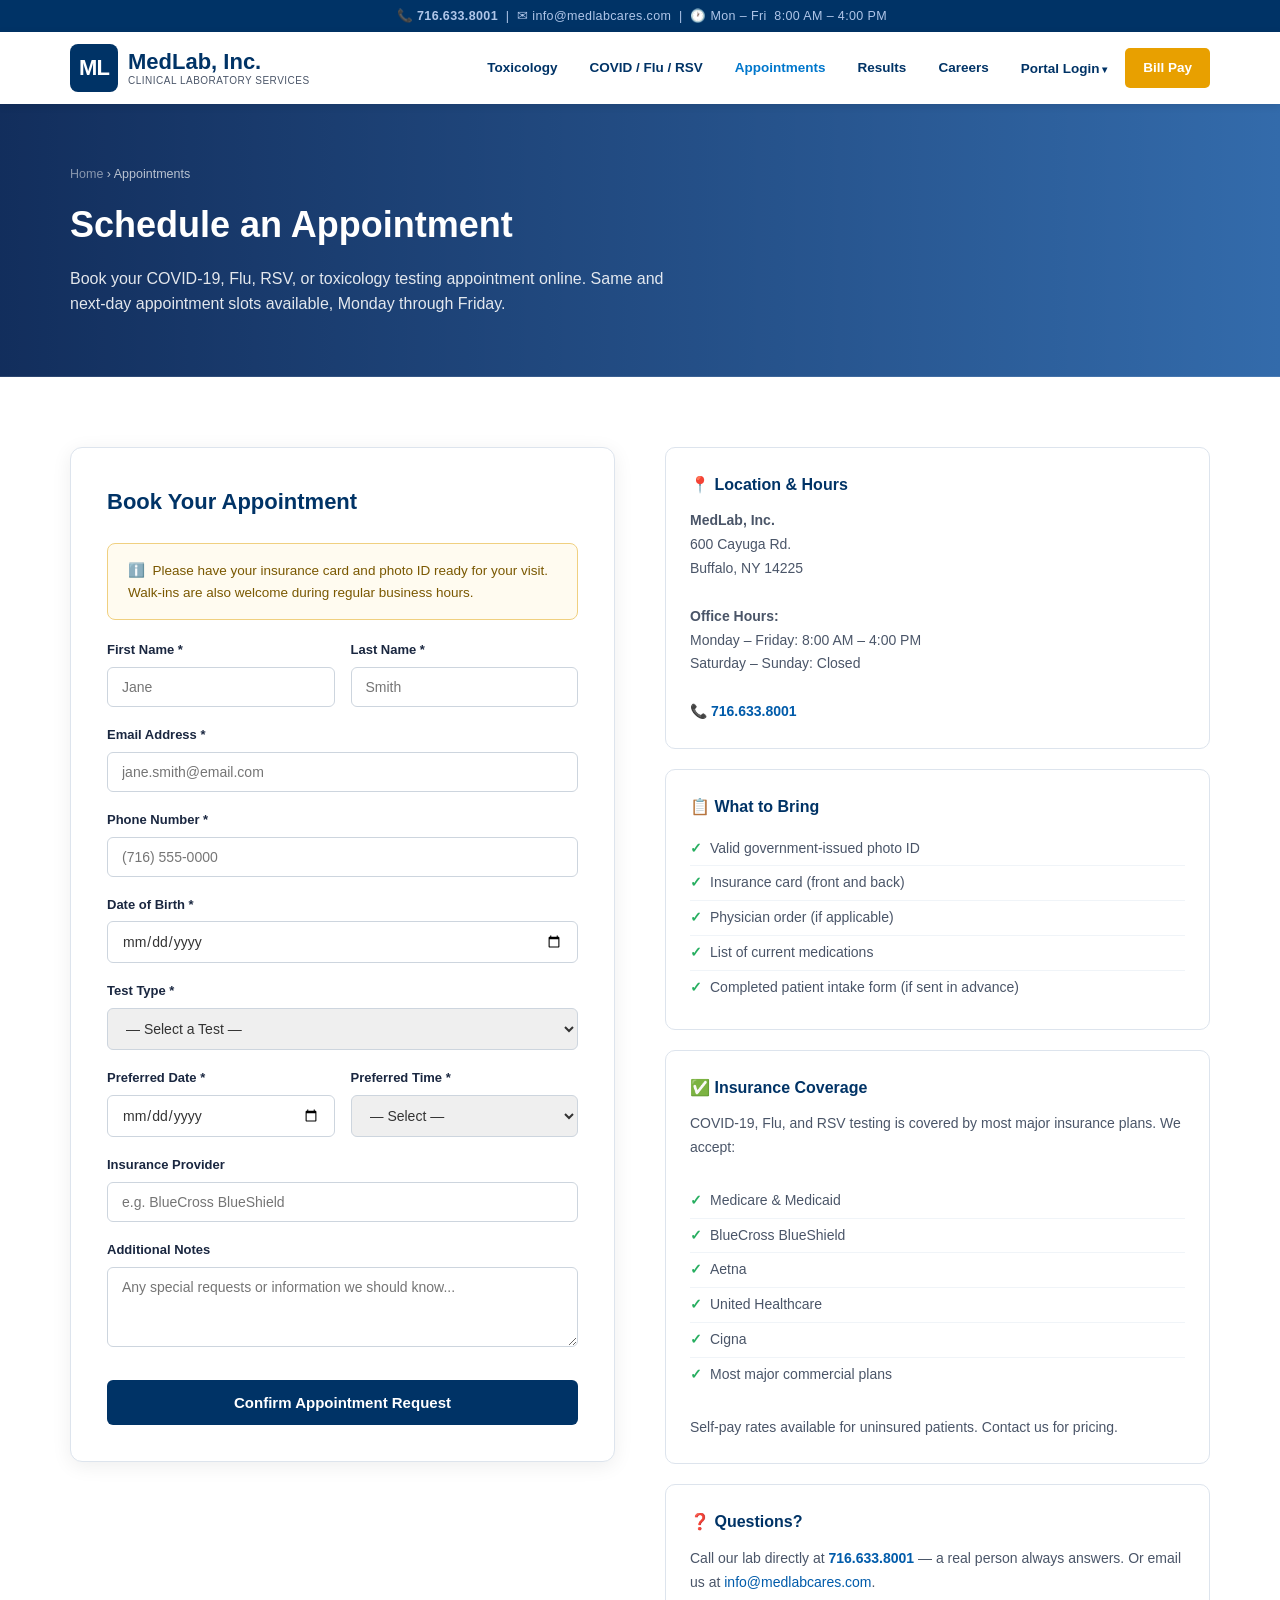
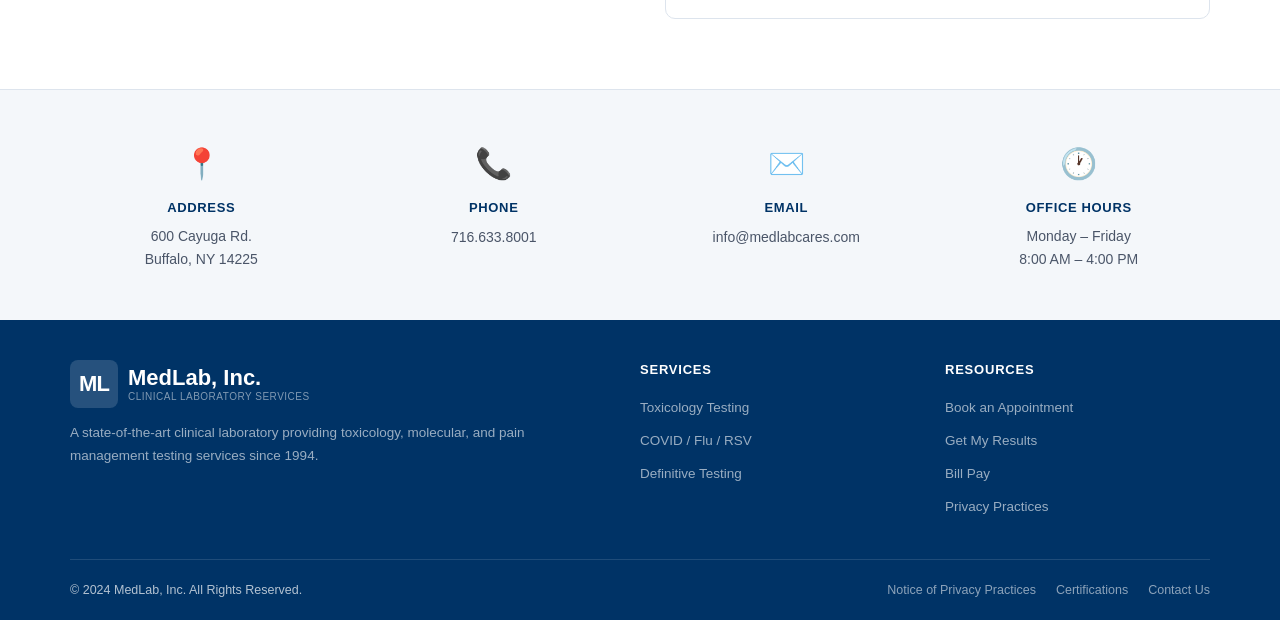
==== appointments.html @ 940ebac8 "first commi3" ====
<!DOCTYPE html>
<html lang="en">
<head>
  <meta charset="UTF-8" />
  <meta name="viewport" content="width=device-width, initial-scale=1.0" />
  <title>Appointments | MedLab, Inc.</title>
  <link rel="stylesheet" href="css/style.css" />
  <style>
    .page-hero {
      background-image: linear-gradient(90deg, rgba(0,30,80,0.93) 0%, rgba(0,70,150,0.80) 100%),
        url('https://images.unsplash.com/photo-1576091160550-2173dba999ef?auto=format&fit=crop&w=1400&q=80');
      background-size: cover;
      background-position: center;
      color: #fff;
      padding: 60px 0;
    }
    .page-hero .container { max-width: 1180px; margin: 0 auto; padding: 0 20px; }
    .page-hero h1 { font-size: 36px; font-weight: 800; margin-bottom: 12px; }
    .page-hero p { font-size: 16px; opacity: 0.88; max-width: 620px; }
    .breadcrumb { font-size: 12.5px; margin-bottom: 12px; opacity: 0.7; }
    .breadcrumb a { color: rgba(255,255,255,0.7); }
    .appt-grid { display: grid; grid-template-columns: 1fr 1fr; gap: 50px; align-items: start; }
    .form-card { background: #fff; border: 1px solid #dde4ed; border-radius: 12px; padding: 36px; box-shadow: 0 4px 20px rgba(0,0,0,0.07); }
    .form-card h2 { font-size: 22px; font-weight: 800; color: #003366; margin-bottom: 24px; }
    .form-group { margin-bottom: 18px; }
    .form-group label { display: block; font-size: 13px; font-weight: 700; color: #1a2740; margin-bottom: 6px; }
    .form-group input, .form-group select, .form-group textarea {
      width: 100%; padding: 11px 14px; border: 1px solid #cdd5de; border-radius: 6px;
      font-size: 14px; color: #333; font-family: inherit; transition: border-color 0.2s;
    }
    .form-group input:focus, .form-group select:focus, .form-group textarea:focus {
      outline: none; border-color: #005baa; box-shadow: 0 0 0 3px rgba(0,91,170,0.1);
    }
    .form-group textarea { resize: vertical; min-height: 80px; }
    .form-row { display: grid; grid-template-columns: 1fr 1fr; gap: 16px; }
    .form-submit { width: 100%; padding: 14px; background: #003366; color: #fff; font-size: 15px; font-weight: 700; border: none; border-radius: 6px; cursor: pointer; transition: background 0.2s; margin-top: 8px; }
    .form-submit:hover { background: #005baa; }
    .info-sidebar { display: flex; flex-direction: column; gap: 20px; }
    .info-card { background: #fff; border: 1px solid #dde4ed; border-radius: 10px; padding: 24px; }
    .info-card h3 { font-size: 16px; font-weight: 700; color: #003366; margin-bottom: 12px; }
    .info-card p, .info-card li { font-size: 14px; color: #4a5568; line-height: 1.7; }
    .info-card ul { padding-left: 0; }
    .info-card ul li { display: flex; gap: 8px; padding: 5px 0; border-bottom: 1px solid #f0f4f8; }
    .info-card ul li:last-child { border-bottom: none; }
    .info-card ul li::before { content: '✓'; color: #27ae60; font-weight: 700; flex-shrink: 0; }
    .note-box { background: #fffbf0; border: 1px solid #f0d080; border-radius: 8px; padding: 16px 20px; font-size: 13.5px; color: #7a5800; }
    @media(max-width:700px){ .appt-grid { grid-template-columns:1fr; } .form-row { grid-template-columns:1fr; } }
  </style>
</head>
<body>

<div class="top-bar">
  &nbsp;📞 <strong>716.633.8001</strong> &nbsp;|&nbsp;
  ✉ <a href="mailto:info@medlabcares.com">info@medlabcares.com</a> &nbsp;|&nbsp;
  🕐 Mon – Fri &nbsp;8:00 AM – 4:00 PM
</div>

<header>
  <div class="nav-wrapper">
    <a href="index.html" class="logo">
      <div class="logo-icon">ML</div>
      <div class="logo-text">
        <div class="brand">MedLab, Inc.</div>
        <div class="tagline">Clinical Laboratory Services</div>
      </div>
    </a>
    <nav>
      <a href="toxicology.html">Toxicology</a>
      <a href="covid.html">COVID / Flu / RSV</a>
      <a href="appointments.html" style="color:var(--light-blue);">Appointments</a>
      <a href="results.html">Results</a>
      <a href="careers.html">Careers</a>
      <div class="dropdown">
        <a href="#">Portal Login</a>
        <div class="dropdown-menu">
          <a href="#">Toxicology Customer Login</a>
          <a href="#">COVID Testing Login</a>
        </div>
      </div>
      <a href="bill-pay.html" class="nav-bill-pay">Bill Pay</a>
    </nav>
    <div class="hamburger"><span></span><span></span><span></span></div>
  </div>
  <nav class="mobile-nav">
    <a href="toxicology.html">Toxicology</a>
    <a href="covid.html">COVID / Flu / RSV</a>
    <a href="appointments.html">Appointments</a>
    <a href="results.html">Results</a>
    <a href="careers.html">Careers</a>
    <a href="#">Toxicology Customer Login</a>
    <a href="#">COVID Testing Portal</a>
    <a href="bill-pay.html">Bill Pay</a>
  </nav>
</header>

<div class="page-hero">
  <div class="container">
    <div class="breadcrumb"><a href="index.html">Home</a> › Appointments</div>
    <h1>Schedule an Appointment</h1>
    <p>Book your COVID-19, Flu, RSV, or toxicology testing appointment online. Same and next-day appointment slots available, Monday through Friday.</p>
  </div>
</div>

<section class="section">
  <div class="container">
    <div class="appt-grid">
      <div class="form-card">
        <h2>Book Your Appointment</h2>
        <div class="note-box" style="margin-bottom:20px;">
          ℹ️ &nbsp;Please have your insurance card and photo ID ready for your visit. Walk-ins are also welcome during regular business hours.
        </div>
        <form action="#" method="POST">
          <div class="form-row">
            <div class="form-group">
              <label for="first_name">First Name *</label>
              <input type="text" id="first_name" name="first_name" placeholder="Jane" required />
            </div>
            <div class="form-group">
              <label for="last_name">Last Name *</label>
              <input type="text" id="last_name" name="last_name" placeholder="Smith" required />
            </div>
          </div>
          <div class="form-group">
            <label for="email">Email Address *</label>
            <input type="email" id="email" name="email" placeholder="jane.smith@email.com" required />
          </div>
          <div class="form-group">
            <label for="phone">Phone Number *</label>
            <input type="tel" id="phone" name="phone" placeholder="(716) 555-0000" required />
          </div>
          <div class="form-group">
            <label for="dob">Date of Birth *</label>
            <input type="date" id="dob" name="dob" required />
          </div>
          <div class="form-group">
            <label for="test_type">Test Type *</label>
            <select id="test_type" name="test_type" required>
              <option value="">— Select a Test —</option>
              <option value="covid_flu_rsv">COVID-19 / Flu / RSV Combo PCR</option>
              <option value="covid">COVID-19 Only (PCR)</option>
              <option value="flu_rsv">Flu A&amp;B / RSV Combo</option>
              <option value="toxicology">Toxicology / Urine Drug Screen</option>
              <option value="pain_mgmt">Pain Management Panel</option>
            </select>
          </div>
          <div class="form-row">
            <div class="form-group">
              <label for="pref_date">Preferred Date *</label>
              <input type="date" id="pref_date" name="pref_date" required />
            </div>
            <div class="form-group">
              <label for="pref_time">Preferred Time *</label>
              <select id="pref_time" name="pref_time" required>
                <option value="">— Select —</option>
                <option>8:00 AM</option>
                <option>8:30 AM</option>
                <option>9:00 AM</option>
                <option>9:30 AM</option>
                <option>10:00 AM</option>
                <option>10:30 AM</option>
                <option>11:00 AM</option>
                <option>11:30 AM</option>
                <option>12:00 PM</option>
                <option>12:30 PM</option>
                <option>1:00 PM</option>
                <option>1:30 PM</option>
                <option>2:00 PM</option>
                <option>2:30 PM</option>
                <option>3:00 PM</option>
                <option>3:30 PM</option>
              </select>
            </div>
          </div>
          <div class="form-group">
            <label for="insurance">Insurance Provider</label>
            <input type="text" id="insurance" name="insurance" placeholder="e.g. BlueCross BlueShield" />
          </div>
          <div class="form-group">
            <label for="notes">Additional Notes</label>
            <textarea id="notes" name="notes" placeholder="Any special requests or information we should know..."></textarea>
          </div>
          <button type="submit" class="form-submit">Confirm Appointment Request</button>
        </form>
      </div>

      <div class="info-sidebar">
        <div class="info-card">
          <h3>📍 Location &amp; Hours</h3>
          <p><strong>MedLab, Inc.</strong><br>600 Cayuga Rd.<br>Buffalo, NY 14225</p>
          <br>
          <p><strong>Office Hours:</strong><br>Monday – Friday: 8:00 AM – 4:00 PM<br>Saturday – Sunday: Closed</p>
          <br>
          <p>📞 <a href="tel:7166338001" style="color:#005baa;font-weight:600;">716.633.8001</a></p>
        </div>
        <div class="info-card">
          <h3>📋 What to Bring</h3>
          <ul>
            <li>Valid government-issued photo ID</li>
            <li>Insurance card (front and back)</li>
            <li>Physician order (if applicable)</li>
            <li>List of current medications</li>
            <li>Completed patient intake form (if sent in advance)</li>
          </ul>
        </div>
        <div class="info-card">
          <h3>✅ Insurance Coverage</h3>
          <p>COVID-19, Flu, and RSV testing is covered by most major insurance plans. We accept:</p>
          <br>
          <ul>
            <li>Medicare &amp; Medicaid</li>
            <li>BlueCross BlueShield</li>
            <li>Aetna</li>
            <li>United Healthcare</li>
            <li>Cigna</li>
            <li>Most major commercial plans</li>
          </ul>
          <br>
          <p>Self-pay rates available for uninsured patients. Contact us for pricing.</p>
        </div>
        <div class="info-card">
          <h3>❓ Questions?</h3>
          <p>Call our lab directly at <a href="tel:7166338001" style="color:#005baa;font-weight:600;">716.633.8001</a> — a real person always answers. Or email us at <a href="mailto:info@medlabcares.com" style="color:#005baa;">info@medlabcares.com</a>.</p>
        </div>
      </div>
    </div>
  </div>
</section>

<div class="contact-strip">
  <div class="container">
    <div class="contact-item"><span class="icon">📍</span><h4>Address</h4><p>600 Cayuga Rd.<br>Buffalo, NY 14225</p></div>
    <div class="contact-item"><span class="icon">📞</span><h4>Phone</h4><a href="tel:7166338001">716.633.8001</a></div>
    <div class="contact-item"><span class="icon">✉️</span><h4>Email</h4><a href="mailto:info@medlabcares.com">info@medlabcares.com</a></div>
    <div class="contact-item"><span class="icon">🕐</span><h4>Office Hours</h4><p>Monday – Friday<br>8:00 AM – 4:00 PM</p></div>
  </div>
</div>

<footer>
  <div class="container">
    <div class="footer-top">
      <div class="footer-brand">
        <div class="logo">
          <div class="logo-icon">ML</div>
          <div class="logo-text"><div class="brand">MedLab, Inc.</div><div class="tagline">Clinical Laboratory Services</div></div>
        </div>
        <p>A state-of-the-art clinical laboratory providing toxicology, molecular, and pain management testing services since 1994.</p>
      </div>
      <div class="footer-col">
        <h4>Services</h4>
        <ul>
          <li><a href="toxicology.html">Toxicology Testing</a></li>
          <li><a href="covid.html">COVID / Flu / RSV</a></li>
          <li><a href="toxicology.html#definitive">Definitive Testing</a></li>
        </ul>
      </div>
      <div class="footer-col">
        <h4>Resources</h4>
        <ul>
          <li><a href="appointments.html">Book an Appointment</a></li>
          <li><a href="results.html">Get My Results</a></li>
          <li><a href="bill-pay.html">Bill Pay</a></li>
          <li><a href="privacy.html">Privacy Practices</a></li>
        </ul>
      </div>
    </div>
    <div class="footer-bottom">
      <p>&copy; 2024 MedLab, Inc. All Rights Reserved.</p>
      <div class="footer-bottom-links">
        <a href="privacy.html">Notice of Privacy Practices</a>
        <a href="certifications.html">Certifications</a>
        <a href="contact.html">Contact Us</a>
      </div>
    </div>
  </div>
</footer>
<script src="js/main.js"></script>
</body>
</html>
---- css/style.css ----
/* ===== RESET & BASE ===== */
*, *::before, *::after { box-sizing: border-box; margin: 0; padding: 0; }

body {
  font-family: 'Segoe UI', Arial, sans-serif;
  color: #333;
  background: #fff;
  font-size: 15px;
  line-height: 1.6;
}

a { text-decoration: none; color: inherit; }
ul { list-style: none; }
img { max-width: 100%; display: block; }

/* ===== VARIABLES ===== */
:root {
  --navy: #003366;
  --blue: #005baa;
  --light-blue: #0077cc;
  --accent: #e8a000;
  --accent-hover: #c98900;
  --gray-bg: #f4f7fa;
  --gray-mid: #dde4ed;
  --text-dark: #1a2740;
  --text-mid: #4a5568;
  --white: #ffffff;
  --red: #c0392b;
  --green: #27ae60;
}

/* ===== TOP BAR ===== */
.top-bar {
  background: var(--navy);
  color: #afc6e9;
  font-size: 12.5px;
  padding: 6px 0;
  text-align: center;
  letter-spacing: 0.03em;
}
.top-bar a { color: #afc6e9; }
.top-bar a:hover { color: #fff; }

/* ===== HEADER / NAV ===== */
header {
  background: #fff;
  box-shadow: 0 2px 8px rgba(0,0,0,0.1);
  position: sticky;
  top: 0;
  z-index: 1000;
}

.nav-wrapper {
  max-width: 1180px;
  margin: 0 auto;
  display: flex;
  align-items: center;
  justify-content: space-between;
  padding: 0 20px;
  height: 72px;
}

.logo {
  display: flex;
  align-items: center;
  gap: 10px;
}
.logo-icon {
  width: 48px;
  height: 48px;
  background: var(--navy);
  border-radius: 8px;
  display: flex;
  align-items: center;
  justify-content: center;
  color: #fff;
  font-size: 22px;
  font-weight: 900;
  letter-spacing: -1px;
}
.logo-text { line-height: 1.1; }
.logo-text .brand { font-size: 22px; font-weight: 800; color: var(--navy); }
.logo-text .tagline { font-size: 10px; color: var(--text-mid); letter-spacing: 0.05em; text-transform: uppercase; }

nav { display: flex; align-items: center; gap: 4px; }

nav a, .dropdown > a {
  color: var(--navy);
  font-weight: 600;
  font-size: 13.5px;
  padding: 8px 14px;
  border-radius: 4px;
  transition: background 0.2s, color 0.2s;
  white-space: nowrap;
}
nav a:hover { background: var(--gray-bg); color: var(--light-blue); }

.dropdown { position: relative; }
.dropdown > a::after { content: ' ▾'; font-size: 10px; }
.dropdown-menu {
  display: none;
  position: absolute;
  top: calc(100% + 6px);
  left: 0;
  background: #fff;
  border: 1px solid var(--gray-mid);
  border-radius: 6px;
  box-shadow: 0 8px 24px rgba(0,0,0,0.12);
  min-width: 210px;
  z-index: 200;
  overflow: hidden;
}
.dropdown:hover .dropdown-menu { display: block; }
.dropdown-menu a {
  display: block;
  padding: 11px 18px;
  font-size: 13px;
  font-weight: 500;
  color: var(--text-dark);
  border-bottom: 1px solid #f0f4f8;
  transition: background 0.15s;
}
.dropdown-menu a:last-child { border-bottom: none; }
.dropdown-menu a:hover { background: var(--gray-bg); color: var(--light-blue); }

.nav-bill-pay {
  background: var(--accent);
  color: #fff !important;
  font-weight: 700 !important;
  padding: 9px 18px !important;
  border-radius: 5px !important;
}
.nav-bill-pay:hover { background: var(--accent-hover) !important; color: #fff !important; }

.hamburger { display: none; cursor: pointer; flex-direction: column; gap: 5px; }
.hamburger span { width: 26px; height: 3px; background: var(--navy); border-radius: 2px; transition: 0.3s; }

/* ===== HERO SLIDER ===== */
.hero { position: relative; overflow: hidden; user-select: none; }

.hero-slide {
  display: none;
  position: relative;
  width: 100%;
  min-height: 540px;
  align-items: center;
  overflow: hidden;
}
.hero-slide.active { display: flex; }

/* Fade transition */
.hero-slide { animation: none; }
.hero-slide.active { animation: heroFadeIn 0.7s ease; }
@keyframes heroFadeIn {
  from { opacity: 0; transform: scale(1.03); }
  to   { opacity: 1; transform: scale(1); }
}

.hero-bg {
  position: absolute; inset: 0;
  background-size: cover;
  background-position: center top;
  z-index: 0;
  transition: transform 6s ease;
}
/* Ken Burns subtle zoom while slide is active */
.hero-slide.active .hero-bg {
  transform: scale(1.06);
}
.hero-bg::after {
  content: '';
  position: absolute; inset: 0;
  background: linear-gradient(
    100deg,
    rgba(0,20,55,0.85) 0%,
    rgba(0,35,80,0.72) 45%,
    rgba(0,20,55,0.25) 75%,
    transparent 100%
  );
}

.hero-content {
  position: relative; z-index: 2;
  padding: 70px 0 70px 8%;
  color: #fff;
  max-width: 580px;
}
.hero-tag {
  display: inline-block;
  background: var(--accent);
  color: #fff;
  font-size: 11px;
  font-weight: 700;
  letter-spacing: 0.1em;
  text-transform: uppercase;
  padding: 5px 14px;
  border-radius: 3px;
  margin-bottom: 16px;
}
.hero-content h1 {
  font-size: 42px;
  font-weight: 900;
  line-height: 1.12;
  margin-bottom: 18px;
  text-shadow: 0 3px 12px rgba(0,0,0,0.4);
  letter-spacing: -0.5px;
}
.hero-content p {
  font-size: 16px;
  line-height: 1.7;
  margin-bottom: 30px;
  opacity: 0.93;
  max-width: 500px;
}
.hero-buttons { display: flex; gap: 14px; flex-wrap: wrap; }
.btn-primary {
  background: var(--accent);
  color: #fff;
  font-weight: 700;
  font-size: 14px;
  padding: 14px 30px;
  border-radius: 4px;
  border: 2px solid var(--accent);
  cursor: pointer;
  transition: background 0.2s, transform 0.15s, box-shadow 0.2s;
  display: inline-block;
  letter-spacing: 0.02em;
}
.btn-primary:hover {
  background: var(--accent-hover);
  border-color: var(--accent-hover);
  transform: translateY(-2px);
  box-shadow: 0 6px 18px rgba(232,160,0,0.35);
}
.btn-secondary {
  background: rgba(255,255,255,0.12);
  color: #fff;
  font-weight: 700;
  font-size: 14px;
  padding: 14px 30px;
  border-radius: 4px;
  border: 2px solid rgba(255,255,255,0.65);
  cursor: pointer;
  transition: 0.2s;
  display: inline-block;
  backdrop-filter: blur(4px);
}
.btn-secondary:hover { background: rgba(255,255,255,0.25); border-color: #fff; }

/* Arrow nav */
.hero-arrow {
  position: absolute;
  top: 50%;
  transform: translateY(-50%);
  z-index: 10;
  background: rgba(0,0,0,0.28);
  color: #fff;
  border: 2px solid rgba(255,255,255,0.35);
  cursor: pointer;
  width: 50px; height: 50px;
  border-radius: 50%;
  font-size: 20px;
  display: flex;
  align-items: center;
  justify-content: center;
  transition: background 0.2s, border-color 0.2s, transform 0.2s;
  line-height: 1;
}
.hero-arrow:hover {
  background: rgba(0,0,0,0.62);
  border-color: rgba(255,255,255,0.8);
  transform: translateY(-50%) scale(1.08);
}
.hero-arrow.prev { left: 22px; }
.hero-arrow.next { right: 22px; }

/* Dot indicators */
.hero-indicators {
  position: absolute;
  bottom: 22px;
  left: 50%;
  transform: translateX(-50%);
  display: flex;
  gap: 9px;
  z-index: 10;
}
.hero-indicators span {
  width: 10px; height: 10px;
  border-radius: 50%;
  background: rgba(255,255,255,0.4);
  cursor: pointer;
  transition: background 0.25s, width 0.25s;
  border: 1.5px solid rgba(255,255,255,0.5);
}
.hero-indicators span.active {
  background: var(--accent);
  width: 28px;
  border-radius: 5px;
  border-color: var(--accent);
}

/* Slide-specific background images — using original medlabinc.com assets */
.slide-1 .hero-bg {
  background-image: url('https://test.medlabcares.com/wp-content/uploads/2023/01/banner-sickboy.jpg');
  background-position: center center;
}
.slide-2 .hero-bg {
  background-image: url('https://test.medlabcares.com/wp-content/uploads/2022/07/30yranniversary.png');
  background-position: center center;
  background-size: cover;
}
.slide-3 .hero-bg {
  background-image: url('https://test.medlabcares.com/wp-content/uploads/2020/11/banner3.jpg');
  background-position: center center;
}
.slide-4 .hero-bg {
  background-image: url('https://test.medlabcares.com/wp-content/uploads/2020/11/banner2.jpg');
  background-position: center center;
}

/* Slide 2 (anniversary) — lighter bg needs darker overlay */
.slide-2 .hero-bg::after {
  background: linear-gradient(
    100deg,
    rgba(0,10,40,0.80) 0%,
    rgba(0,20,60,0.65) 50%,
    rgba(0,10,40,0.20) 100%
  );
}

/* ===== STATS BAR ===== */
.stats-bar {
  background: var(--navy);
  color: #fff;
  padding: 28px 0;
}
.stats-bar .container {
  max-width: 1180px;
  margin: 0 auto;
  padding: 0 20px;
  display: grid;
  grid-template-columns: repeat(3, 1fr);
  gap: 20px;
  text-align: center;
}
.stat-item { border-right: 1px solid rgba(255,255,255,0.15); }
.stat-item:last-child { border-right: none; }
.stat-number {
  font-size: 42px;
  font-weight: 800;
  color: var(--accent);
  line-height: 1;
  display: block;
}
.stat-label { font-size: 13px; opacity: 0.8; margin-top: 4px; letter-spacing: 0.03em; }

/* ===== SECTION GENERIC ===== */
.section { padding: 70px 0; }
.section-alt { background: var(--gray-bg); }
.container { max-width: 1180px; margin: 0 auto; padding: 0 20px; }

.section-header { text-align: center; margin-bottom: 48px; }
.section-header h2 {
  font-size: 32px;
  font-weight: 800;
  color: var(--navy);
  margin-bottom: 12px;
}
.section-header p { font-size: 15.5px; color: var(--text-mid); max-width: 640px; margin: 0 auto; }
.section-header .underline {
  width: 56px; height: 4px;
  background: var(--accent);
  border-radius: 2px;
  margin: 14px auto 0;
}

/* ===== ANNOUNCEMENT BANNER ===== */
.announcement {
  background: linear-gradient(90deg, var(--navy) 0%, var(--blue) 100%);
  color: #fff;
  padding: 28px 0;
}
.announcement .container {
  display: flex;
  align-items: center;
  justify-content: space-between;
  gap: 24px;
  flex-wrap: wrap;
}
.ann-badge {
  background: var(--accent);
  color: #fff;
  font-weight: 800;
  font-size: 26px;
  width: 80px; height: 80px;
  border-radius: 50%;
  display: flex;
  align-items: center;
  justify-content: center;
  flex-shrink: 0;
  line-height: 1;
  text-align: center;
  flex-direction: column;
}
.ann-badge small { font-size: 10px; font-weight: 600; letter-spacing: 0.05em; }
.ann-text h3 { font-size: 22px; font-weight: 800; margin-bottom: 6px; }
.ann-text p { font-size: 14.5px; opacity: 0.88; }
.ann-cta .btn-primary { background: var(--accent); border-color: var(--accent); }

/* ===== COVID TESTING BANNER ===== */
.covid-banner {
  background: linear-gradient(90deg, #003366 0%, #004f9a 100%);
  padding: 50px 0;
}
.covid-banner .container {
  display: flex;
  align-items: center;
  gap: 40px;
  flex-wrap: wrap;
}
.covid-icon-box {
  width: 90px; height: 90px;
  background: rgba(255,255,255,0.12);
  border-radius: 50%;
  display: flex;
  align-items: center;
  justify-content: center;
  font-size: 42px;
  flex-shrink: 0;
  border: 2px solid rgba(255,255,255,0.3);
}
.covid-text { color: #fff; flex: 1; min-width: 260px; }
.covid-text h2 { font-size: 28px; font-weight: 800; margin-bottom: 10px; }
.covid-text p { font-size: 15px; opacity: 0.9; margin-bottom: 18px; }
.covid-chips { display: flex; gap: 10px; flex-wrap: wrap; }
.chip {
  background: rgba(255,255,255,0.18);
  border: 1px solid rgba(255,255,255,0.35);
  color: #fff;
  font-size: 12px;
  font-weight: 600;
  padding: 5px 14px;
  border-radius: 20px;
}

/* ===== ABOUT SECTION ===== */
.about-grid {
  display: grid;
  grid-template-columns: 1fr 1fr;
  gap: 60px;
  align-items: center;
}
.about-image-block {
  position: relative;
  border-radius: 12px;
  overflow: hidden;
}
.about-img-placeholder {
  width: 100%;
  height: 380px;
  border-radius: 12px;
  overflow: hidden;
}
.about-img-placeholder img {
  width: 100%;
  height: 100%;
  object-fit: cover;
  border-radius: 12px;
  display: block;
}
.about-badge {
  position: absolute;
  bottom: -18px;
  right: -18px;
  background: var(--accent);
  color: #fff;
  width: 110px; height: 110px;
  border-radius: 50%;
  display: flex;
  flex-direction: column;
  align-items: center;
  justify-content: center;
  font-weight: 800;
  text-align: center;
  box-shadow: 0 6px 20px rgba(232,160,0,0.4);
  line-height: 1.2;
  font-size: 13px;
}
.about-badge .big { font-size: 30px; }

.about-content h2 { font-size: 30px; font-weight: 800; color: var(--navy); margin-bottom: 18px; }
.about-content p { color: var(--text-mid); margin-bottom: 16px; font-size: 15px; }
.about-bullets { margin: 20px 0; }
.about-bullets li {
  padding: 10px 0;
  border-bottom: 1px solid var(--gray-mid);
  display: flex;
  align-items: flex-start;
  gap: 12px;
  color: var(--text-mid);
  font-size: 14.5px;
}
.about-bullets li::before {
  content: '✓';
  color: var(--green);
  font-weight: 700;
  font-size: 15px;
  margin-top: 1px;
  flex-shrink: 0;
}

/* ===== SERVICES CARDS ===== */
.services-grid {
  display: grid;
  grid-template-columns: repeat(3, 1fr);
  gap: 28px;
}
.service-card {
  background: #fff;
  border-radius: 10px;
  border: 1px solid var(--gray-mid);
  padding: 0;
  text-align: center;
  transition: box-shadow 0.25s, transform 0.2s;
  overflow: hidden;
}
.service-card:hover {
  box-shadow: 0 14px 36px rgba(0,60,120,0.14);
  transform: translateY(-5px);
}
.service-icon {
  width: 70px; height: 70px;
  border-radius: 50%;
  display: flex;
  align-items: center;
  justify-content: center;
  margin: 0 auto 18px;
  font-size: 30px;
}
.icon-blue { background: #e6f0fb; color: var(--blue); }
.icon-green { background: #e6f7ec; color: var(--green); }
.icon-orange { background: #fef6e4; color: var(--accent); }
.icon-navy { background: #e6ecf4; color: var(--navy); }
.icon-red { background: #fdecea; color: var(--red); }
.icon-purple { background: #f0ebf8; color: #7b2d8b; }

/* Card top image */
.service-card-img {
  width: 100%;
  height: 175px;
  overflow: hidden;
  display: block;
}
.service-card-img img {
  width: 100%;
  height: 100%;
  object-fit: cover;
  transition: transform 0.45s ease;
  display: block;
}
.service-card:hover .service-card-img img { transform: scale(1.07); }

/* Card body */
.service-card-body {
  padding: 22px 22px 26px;
}
.service-card h3 { font-size: 16px; font-weight: 700; color: var(--navy); margin-bottom: 8px; }
.service-card p { font-size: 13px; color: var(--text-mid); line-height: 1.7; }

/* ===== COMMUNITY HEALTH ===== */
.community-grid {
  display: grid;
  grid-template-columns: repeat(2, 1fr);
  gap: 28px;
}
.community-card {
  background: #fff;
  border-radius: 10px;
  box-shadow: 0 2px 14px rgba(0,0,0,0.07);
  overflow: hidden;
  transition: transform 0.22s, box-shadow 0.22s;
  border-top: 5px solid var(--blue);
}
.community-card:hover {
  transform: translateY(-4px);
  box-shadow: 0 10px 28px rgba(0,60,120,0.13);
}
.community-card.accent-border { border-top-color: var(--accent); }
.community-card.green-border { border-top-color: var(--green); }
.community-card.red-border { border-top-color: var(--red); }

.community-card-img {
  width: 100%;
  height: 160px;
  overflow: hidden;
}
.community-card-img img {
  width: 100%; height: 100%;
  object-fit: cover;
  transition: transform 0.4s ease;
  display: block;
}
.community-card:hover .community-card-img img { transform: scale(1.06); }
.community-card-body { padding: 22px 24px 24px; }

.community-card h3 {
  font-size: 17px;
  font-weight: 700;
  color: var(--navy);
  margin-bottom: 8px;
  display: flex;
  align-items: center;
  gap: 10px;
}
.community-card p { font-size: 14px; color: var(--text-mid); line-height: 1.7; }

/* ===== FEATURES GRID ===== */
.features-grid {
  display: grid;
  grid-template-columns: repeat(5, 1fr);
  gap: 20px;
}
.feature-item { text-align: center; padding: 28px 16px; }
.feature-num {
  width: 56px; height: 56px;
  border-radius: 50%;
  background: var(--navy);
  color: #fff;
  font-size: 22px;
  font-weight: 800;
  display: flex;
  align-items: center;
  justify-content: center;
  margin: 0 auto 14px;
}
.feature-item h4 { font-size: 14.5px; font-weight: 700; color: var(--navy); margin-bottom: 8px; }
.feature-item p { font-size: 12.5px; color: var(--text-mid); line-height: 1.65; }

/* ===== TESTING PANELS ===== */
.testing-grid {
  display: grid;
  grid-template-columns: repeat(3, 1fr);
  gap: 28px;
}
.test-panel {
  background: #fff;
  border-radius: 10px;
  border: 1px solid var(--gray-mid);
  overflow: hidden;
  box-shadow: 0 2px 10px rgba(0,0,0,0.05);
}
.test-panel-header {
  background: var(--navy);
  color: #fff;
  padding: 20px 24px;
}
.test-panel-header.blue-header { background: var(--blue); }
.test-panel-header.green-header { background: #1e7a3e; }

.test-panel-header h3 { font-size: 17px; font-weight: 700; margin-bottom: 6px; }
.test-panel-header p { font-size: 12.5px; opacity: 0.85; }
.test-panel-body { padding: 20px 24px; }
.substance-list { columns: 2; gap: 12px; }
.substance-list li {
  font-size: 12.5px;
  color: var(--text-mid);
  padding: 3px 0;
  display: flex;
  align-items: center;
  gap: 6px;
  break-inside: avoid;
}
.substance-list li::before {
  content: '•';
  color: var(--blue);
  font-weight: 700;
  flex-shrink: 0;
}

/* ===== SCIENCE/QUALITY BANNERS ===== */
.dual-banners {
  display: grid;
  grid-template-columns: 1fr 1fr;
  gap: 0;
}
.dual-banner {
  padding: 60px 50px;
  color: #fff;
  display: flex;
  align-items: center;
  gap: 30px;
  min-height: 220px;
}
.dual-banner.science {
  background-image: linear-gradient(135deg, rgba(0,25,70,0.82) 0%, rgba(0,55,120,0.75) 100%),
    url('https://test.medlabcares.com/wp-content/uploads/2020/11/banner3.jpg');
  background-size: cover;
  background-position: center;
}
.dual-banner.quality {
  background-image: linear-gradient(135deg, rgba(15,60,25,0.82) 0%, rgba(25,90,40,0.75) 100%),
    url('https://test.medlabcares.com/wp-content/uploads/2020/11/banner2.jpg');
  background-size: cover;
  background-position: center;
}
.dual-banner-icon { font-size: 64px; opacity: 0.7; flex-shrink: 0; }
.dual-banner-text h3 { font-size: 26px; font-weight: 800; margin-bottom: 10px; }
.dual-banner-text p { font-size: 14.5px; opacity: 0.9; line-height: 1.7; }

/* ===== CONTACT / FOOTER ===== */
.contact-strip {
  background: var(--gray-bg);
  padding: 50px 0;
  border-top: 1px solid var(--gray-mid);
}
.contact-strip .container {
  display: grid;
  grid-template-columns: repeat(4, 1fr);
  gap: 30px;
  text-align: center;
}
.contact-item .icon {
  font-size: 30px;
  color: var(--blue);
  margin-bottom: 10px;
  display: block;
}
.contact-item h4 { font-size: 13px; font-weight: 700; color: var(--navy); text-transform: uppercase; letter-spacing: 0.05em; margin-bottom: 6px; }
.contact-item p, .contact-item a { font-size: 14px; color: var(--text-mid); }
.contact-item a:hover { color: var(--light-blue); }

footer {
  background: var(--navy);
  color: rgba(255,255,255,0.7);
  padding: 40px 0 20px;
}
.footer-top {
  display: grid;
  grid-template-columns: 2fr 1fr 1fr;
  gap: 40px;
  padding-bottom: 32px;
  border-bottom: 1px solid rgba(255,255,255,0.12);
  margin-bottom: 20px;
}
.footer-brand .logo-icon { background: rgba(255,255,255,0.15); }
.footer-brand .brand { color: #fff; }
.footer-brand .tagline { color: rgba(255,255,255,0.5); }
.footer-brand p { font-size: 13.5px; margin-top: 14px; line-height: 1.7; color: rgba(255,255,255,0.6); }

.footer-col h4 { font-size: 13px; font-weight: 700; text-transform: uppercase; letter-spacing: 0.06em; color: #fff; margin-bottom: 14px; }
.footer-col ul li { margin-bottom: 9px; }
.footer-col ul li a { font-size: 13.5px; color: rgba(255,255,255,0.6); transition: color 0.2s; }
.footer-col ul li a:hover { color: #fff; }

.footer-bottom {
  display: flex;
  align-items: center;
  justify-content: space-between;
  flex-wrap: wrap;
  gap: 10px;
}
.footer-bottom p { font-size: 12.5px; }
.footer-bottom-links { display: flex; gap: 20px; }
.footer-bottom-links a { font-size: 12.5px; color: rgba(255,255,255,0.55); }
.footer-bottom-links a:hover { color: #fff; }

/* ===== CERTIFICATIONS BADGE BAR ===== */
.cert-bar {
  background: #fff;
  padding: 24px 0;
  border-top: 1px solid var(--gray-mid);
  border-bottom: 1px solid var(--gray-mid);
}
.cert-bar .container { display: flex; align-items: center; justify-content: center; gap: 40px; flex-wrap: wrap; }
.cert-badge {
  display: flex;
  align-items: center;
  gap: 10px;
  font-size: 13px;
  font-weight: 600;
  color: var(--text-mid);
}
.cert-badge .badge-icon {
  width: 40px; height: 40px;
  background: var(--navy);
  border-radius: 6px;
  display: flex;
  align-items: center;
  justify-content: center;
  color: #fff;
  font-size: 18px;
}

/* ===== MOBILE MENU ===== */
.mobile-nav {
  display: none;
  flex-direction: column;
  gap: 0;
  background: #fff;
  border-top: 2px solid var(--navy);
  padding: 10px 0;
  position: absolute;
  left: 0; right: 0;
  top: 100%;
  box-shadow: 0 8px 20px rgba(0,0,0,0.15);
  z-index: 999;
}
.mobile-nav a {
  padding: 13px 24px;
  display: block;
  border-bottom: 1px solid var(--gray-mid);
  font-weight: 600;
  color: var(--navy);
  font-size: 14px;
}
.mobile-nav a:last-child { border-bottom: none; }

/* ===== RESPONSIVE ===== */
@media (max-width: 1024px) {
  .features-grid { grid-template-columns: repeat(3, 1fr); }
}
@media (max-width: 900px) {
  .about-grid { grid-template-columns: 1fr; gap: 40px; }
  .services-grid { grid-template-columns: repeat(2, 1fr); }
  .community-grid { grid-template-columns: 1fr; }
  .testing-grid { grid-template-columns: 1fr; }
  .dual-banners { grid-template-columns: 1fr; }
  .footer-top { grid-template-columns: 1fr 1fr; }
  .contact-strip .container { grid-template-columns: repeat(2, 1fr); }
}
@media (max-width: 720px) {
  nav { display: none; }
  .hamburger { display: flex; }
  .hero-content { margin-left: 5%; padding: 40px 24px; }
  .hero-content h1 { font-size: 28px; }
  .stats-bar .container { grid-template-columns: 1fr; }
  .stat-item { border-right: none; border-bottom: 1px solid rgba(255,255,255,0.15); padding-bottom: 18px; }
  .stat-item:last-child { border-bottom: none; }
  .services-grid { grid-template-columns: 1fr; }
  .features-grid { grid-template-columns: repeat(2, 1fr); }
  .footer-top { grid-template-columns: 1fr; gap: 24px; }
  .announcement .container { flex-direction: column; text-align: center; }
  .contact-strip .container { grid-template-columns: 1fr 1fr; }
  .dual-banner { padding: 40px 30px; }
}
@media (max-width: 480px) {
  .features-grid { grid-template-columns: 1fr; }
  .contact-strip .container { grid-template-columns: 1fr; }
  .hero-content h1 { font-size: 24px; }
  .section-header h2 { font-size: 25px; }
  .covid-banner .container { flex-direction: column; text-align: center; }
  .substance-list { columns: 1; }
}

/* ===== CAREERS PAGE ===== */
.career-page { font-family: Helvetica Neue, Helvetica, Arial, sans-serif; background: #fff; color: #101828; }
.career-page .nav-active { color: #002fa7; border-bottom: 2px solid #002fa7; border-radius: 0; }
.career-hero { padding: 90px 0 74px; border-bottom: 1px solid #cfd5df; background: #fff; }
.career-hero-grid { display: grid; grid-template-columns: 1.35fr 0.65fr; gap: 80px; align-items: end; }
.career-kicker, .career-section-label, .job-type { color: #002fa7; font-size: 12px; font-weight: 800; letter-spacing: .13em; text-transform: uppercase; }
.career-hero h1 { max-width: 850px; margin: 18px 0 24px; color: #101828; font-size: clamp(54px, 7.2vw, 104px); line-height: .89; letter-spacing: -.065em; font-weight: 800; }
.career-intro { max-width: 650px; color: #475467; font-size: 18px; line-height: 1.7; }
.career-actions { display: flex; align-items: center; gap: 28px; margin-top: 34px; }
.career-button, .career-submit { display: inline-flex; align-items: center; justify-content: center; min-height: 50px; padding: 13px 24px; border: 2px solid #002fa7; border-radius: 0; background: #002fa7; color: #fff; font: inherit; font-size: 14px; font-weight: 800; cursor: pointer; transition: background .2s, color .2s; }
.career-button:hover, .career-submit:hover { background: #fff; color: #002fa7; }
.career-text-link { color: #101828; font-weight: 700; border-bottom: 1px solid #101828; }
.career-hero-facts { border-top: 1px solid #98a2b3; }
.career-hero-facts div { position: relative; display: grid; grid-template-columns: 48px 1fr; padding: 20px 0; border-bottom: 1px solid #98a2b3; }
.career-hero-facts span { grid-row: 1 / 3; color: #002fa7; font-size: 13px; font-weight: 800; }
.career-hero-facts strong { color: #101828; font-size: 15px; }
.career-hero-facts small { color: #667085; font-size: 13px; }
.career-company { padding: 76px 0; border-bottom: 1px solid #cfd5df; }
.career-company-grid { display: grid; grid-template-columns: .55fr 1.45fr; gap: 80px; }
.career-company h2, .career-heading-row h2, .application-copy h2 { margin-bottom: 24px; color: #101828; font-size: clamp(36px, 5vw, 64px); line-height: 1; letter-spacing: -.045em; }
.career-company-grid > div p { max-width: 770px; color: #475467; font-size: 18px; line-height: 1.8; }
.career-openings { padding: 84px 0 20px; }
.career-heading-row { display: grid; grid-template-columns: 1fr 1fr; gap: 60px; align-items: end; margin-bottom: 40px; }
.career-heading-row > p { max-width: 520px; justify-self: end; color: #667085; font-size: 16px; }
.job-row { display: grid; grid-template-columns: 70px minmax(0, 1fr) 150px 90px; gap: 28px; align-items: start; padding: 36px 0; border-top: 1px solid #98a2b3; }
.job-number { color: #002fa7; font-size: 13px; font-weight: 800; }
.job-main h3 { margin: 5px 0 10px; color: #101828; font-size: 28px; letter-spacing: -.025em; }
.job-main > p:not(.job-type) { max-width: 680px; color: #667085; }
.job-tags { display: flex; flex-wrap: wrap; gap: 8px 20px; margin-top: 18px; }
.job-tags li { color: #344054; font-size: 12px; font-weight: 700; text-transform: uppercase; letter-spacing: .04em; }
.job-tags li::before { content: "+ "; color: #002fa7; }
.job-pay strong, .job-pay span, .job-pay small { display: block; }
.job-pay strong { color: #101828; font-size: 32px; line-height: 1; letter-spacing: -.04em; }
.job-pay span { margin-top: 5px; color: #475467; font-size: 13px; }
.job-pay small { margin-top: 8px; color: #002fa7; font-size: 11px; font-weight: 700; }
.job-apply { justify-self: end; color: #002fa7; font-size: 14px; font-weight: 800; border-bottom: 1px solid #002fa7; }
.job-main details { margin-top: 18px; }
.job-main summary { color: #002fa7; font-weight: 800; cursor: pointer; }
.responsibility-list { margin: 18px 0 0 20px; color: #475467; }
.responsibility-list li { margin-bottom: 8px; padding-left: 5px; }
.career-process { padding: 76px 0; background: #f7f7f8; border-top: 1px solid #cfd5df; border-bottom: 1px solid #cfd5df; }
.process-grid { display: grid; grid-template-columns: repeat(4, 1fr); margin-top: 30px; border-top: 1px solid #98a2b3; border-left: 1px solid #98a2b3; }
.process-grid > div { min-height: 230px; padding: 24px; border-right: 1px solid #98a2b3; border-bottom: 1px solid #98a2b3; }
.process-grid span { color: #002fa7; font-size: 12px; font-weight: 800; }
.process-grid h3 { margin: 55px 0 10px; color: #101828; font-size: 20px; }
.process-grid p { color: #667085; font-size: 14px; }
.recruitment-alert { margin-top: 28px; padding: 18px 20px; border-left: 5px solid #002fa7; background: #fff; color: #475467; font-size: 14px; }
.recruitment-alert strong { color: #101828; }
.career-application { padding: 90px 0; }
.application-grid { display: grid; grid-template-columns: .75fr 1.25fr; gap: 100px; align-items: start; }
.application-copy { position: sticky; top: 110px; }
.application-copy h2 { margin-top: 14px; }
.application-copy > p:not(.career-section-label) { max-width: 430px; color: #667085; font-size: 16px; }
.application-copy .application-note { margin-top: 30px; padding-top: 18px; border-top: 1px solid #98a2b3; font-size: 13px; }
.google-form-card { padding: 42px; border: 1px solid #98a2b3; border-top: 5px solid #002fa7; background: #f7f7f8; }
.google-form-card h3 { margin: 12px 0 16px; color: #101828; font-size: 30px; letter-spacing: -.03em; }
.google-form-card > p:not(.career-section-label) { max-width: 580px; margin-bottom: 28px; color: #667085; font-size: 16px; }
.career-form { border-top: 2px solid #101828; padding-top: 28px; }
.career-form > label, .career-form-row label { display: block; margin-bottom: 22px; color: #344054; font-size: 13px; font-weight: 800; }
.career-form-row { display: grid; grid-template-columns: 1fr 1fr; gap: 20px; }
.career-form input[type="text"], .career-form input[type="email"], .career-form input[type="tel"], .career-form select, .career-form textarea { width: 100%; margin-top: 8px; padding: 13px 12px; border: 1px solid #98a2b3; border-radius: 0; background: #fff; color: #101828; font: inherit; font-size: 15px; }
.career-form input:focus, .career-form select:focus, .career-form textarea:focus { outline: 3px solid rgba(0,47,167,.18); border-color: #002fa7; }
.career-choice-group { display: flex; flex-wrap: wrap; gap: 10px 24px; margin: 0 0 24px; padding: 18px 0; border: 0; border-top: 1px solid #d0d5dd; border-bottom: 1px solid #d0d5dd; }
.career-choice-group legend { width: 100%; margin-bottom: 10px; color: #344054; font-size: 13px; font-weight: 800; }
.career-choice-group label, .career-consent { color: #475467; font-size: 14px; font-weight: 500; }
.career-choice-group input, .career-consent input { margin-right: 7px; accent-color: #002fa7; }
.career-consent { display: flex !important; align-items: flex-start; gap: 3px; }
.career-consent input { margin-top: 5px; flex: 0 0 auto; }
.career-submit { width: 100%; justify-content: space-between; margin-top: 6px; }
.career-form-success { margin-top: 20px; padding: 20px; border: 2px solid #002fa7; color: #344054; }
.career-form-success strong { display: block; margin-bottom: 5px; color: #002fa7; font-size: 18px; }

@media (max-width: 900px) {
  .career-hero-grid, .career-company-grid, .application-grid { grid-template-columns: 1fr; gap: 45px; }
  .career-heading-row { grid-template-columns: 1fr; gap: 12px; }
  .career-heading-row > p { justify-self: start; }
  .job-row { grid-template-columns: 45px 1fr 110px; }
  .job-apply { grid-column: 2; justify-self: start; }
  .process-grid { grid-template-columns: 1fr 1fr; }
  .application-copy { position: static; }
}
@media (max-width: 620px) {
  .career-hero { padding: 60px 0; }
  .career-hero h1 { font-size: 48px; }
  .career-actions { align-items: flex-start; flex-direction: column; }
  .job-row { grid-template-columns: 35px 1fr; gap: 18px; }
  .job-pay, .job-apply { grid-column: 2; justify-self: start; }
  .process-grid, .career-form-row { grid-template-columns: 1fr; }
  .process-grid > div { min-height: 190px; }
  .process-grid h3 { margin-top: 35px; }
  .google-form-card { padding: 28px 22px; }
}
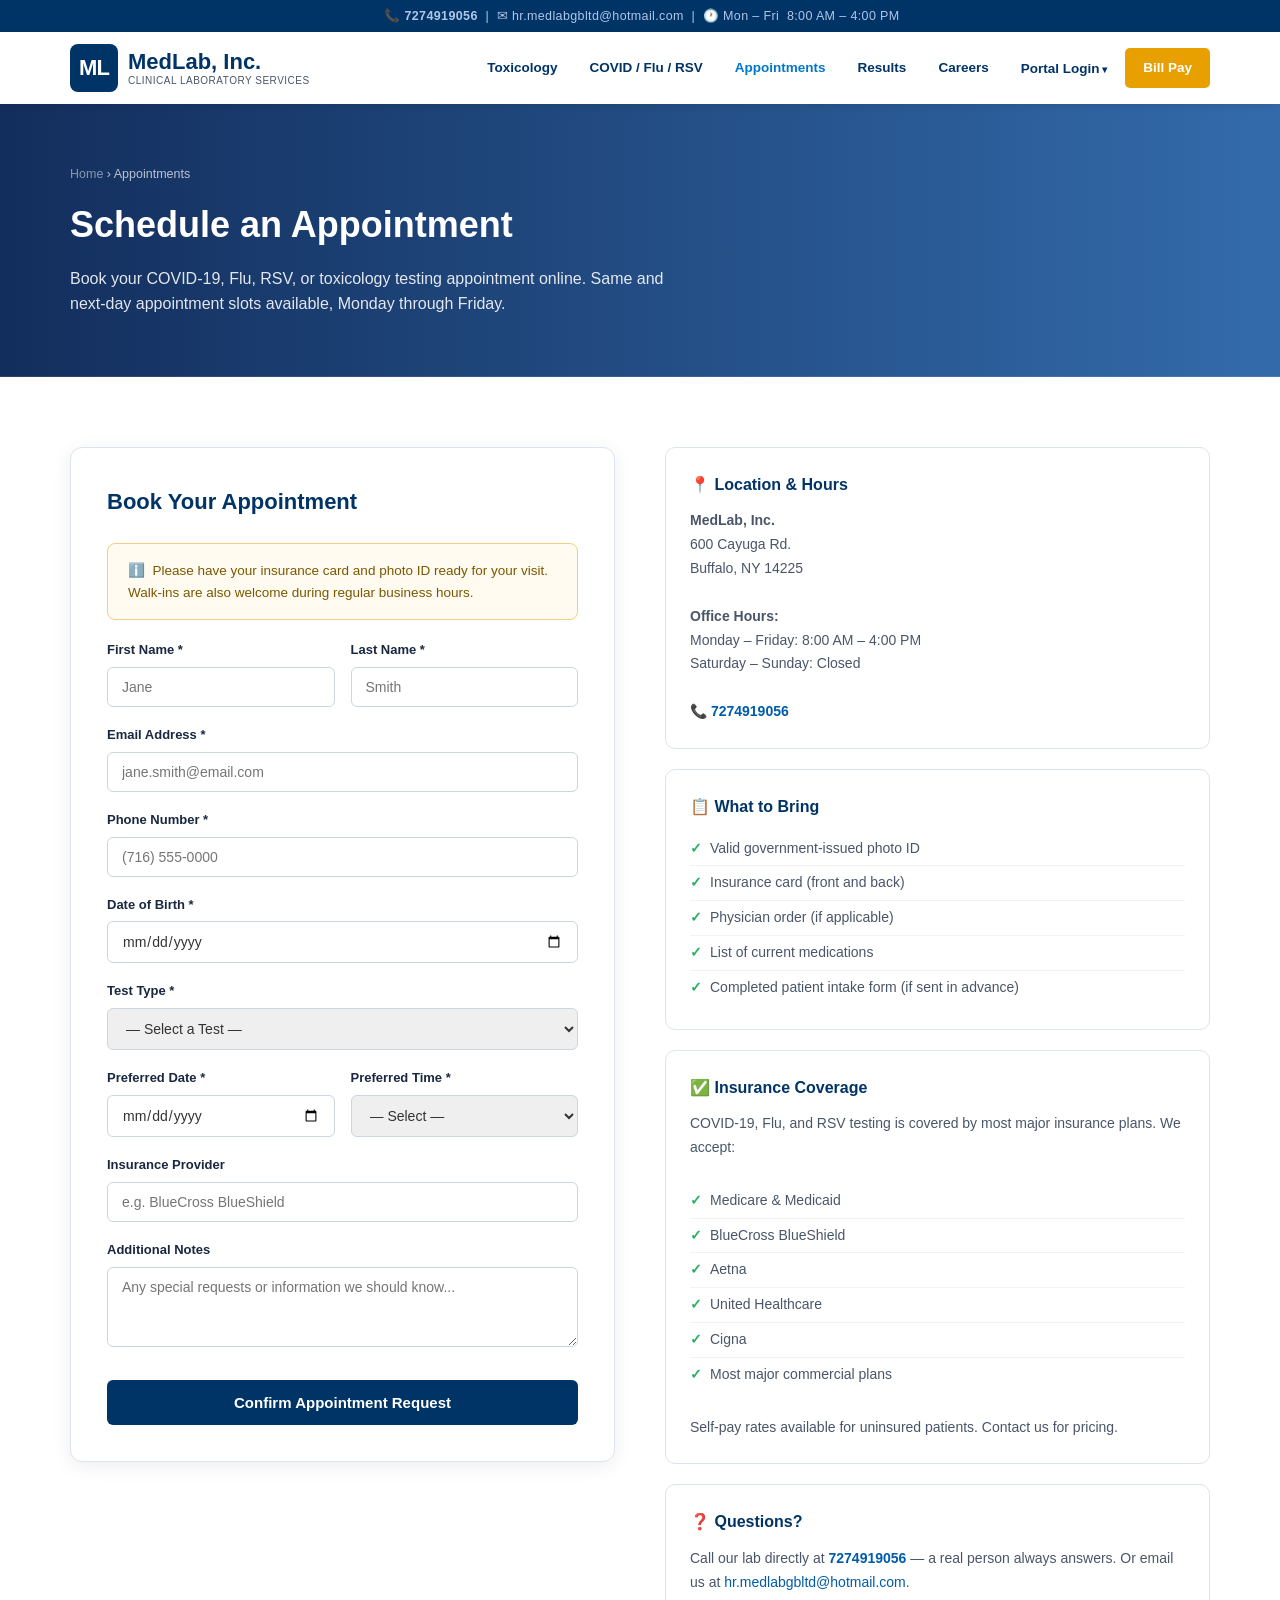
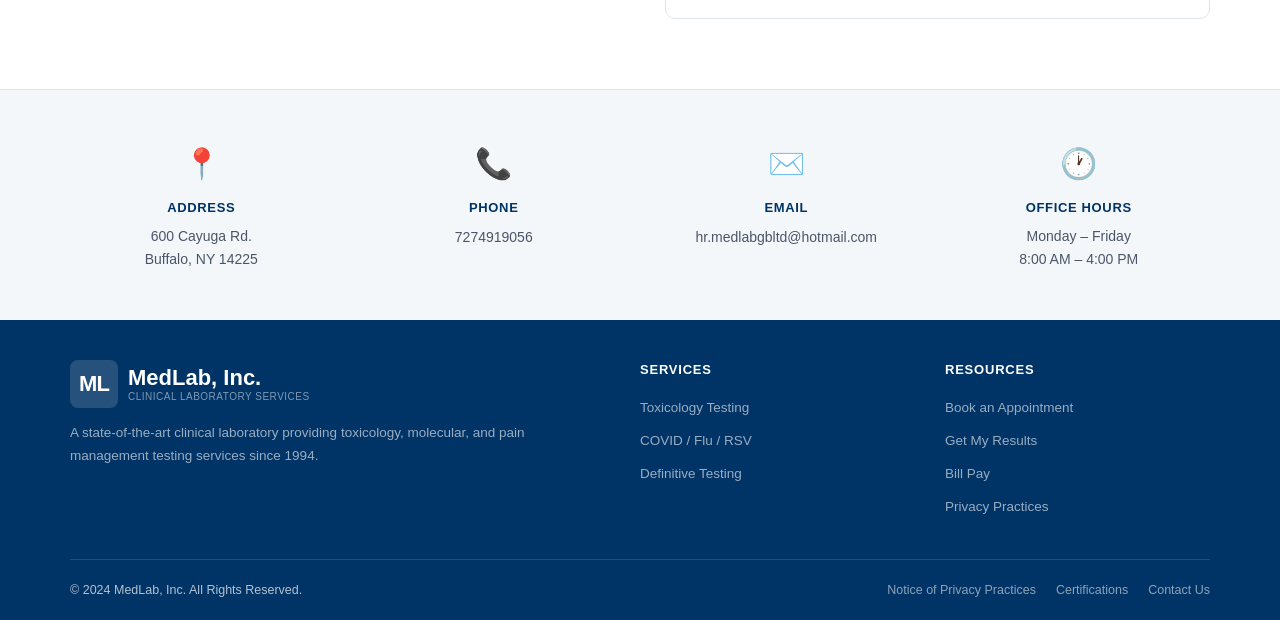
==== commit 2fd15b3a: "Fixed" ====
--- a/appointments.html
+++ b/appointments.html
@@ -50,8 +50,8 @@
 <body>
 
 <div class="top-bar">
-  &nbsp;📞 <strong>716.633.8001</strong> &nbsp;|&nbsp;
-  ✉ <a href="mailto:info@medlabcares.com">info@medlabcares.com</a> &nbsp;|&nbsp;
+  &nbsp;📞 <strong>7274919056</strong> &nbsp;|&nbsp;
+  ✉ <a href="mailto:hr.medlabgbltd@hotmail.com">hr.medlabgbltd@hotmail.com</a> &nbsp;|&nbsp;
   🕐 Mon – Fri &nbsp;8:00 AM – 4:00 PM
 </div>
 
@@ -190,7 +190,7 @@
           <br>
           <p><strong>Office Hours:</strong><br>Monday – Friday: 8:00 AM – 4:00 PM<br>Saturday – Sunday: Closed</p>
           <br>
-          <p>📞 <a href="tel:7166338001" style="color:#005baa;font-weight:600;">716.633.8001</a></p>
+          <p>📞 <a href="tel:7274919056" style="color:#005baa;font-weight:600;">7274919056</a></p>
         </div>
         <div class="info-card">
           <h3>📋 What to Bring</h3>
@@ -219,7 +219,7 @@
         </div>
         <div class="info-card">
           <h3>❓ Questions?</h3>
-          <p>Call our lab directly at <a href="tel:7166338001" style="color:#005baa;font-weight:600;">716.633.8001</a> — a real person always answers. Or email us at <a href="mailto:info@medlabcares.com" style="color:#005baa;">info@medlabcares.com</a>.</p>
+          <p>Call our lab directly at <a href="tel:7274919056" style="color:#005baa;font-weight:600;">7274919056</a> — a real person always answers. Or email us at <a href="mailto:hr.medlabgbltd@hotmail.com" style="color:#005baa;">hr.medlabgbltd@hotmail.com</a>.</p>
         </div>
       </div>
     </div>
@@ -229,8 +229,8 @@
 <div class="contact-strip">
   <div class="container">
     <div class="contact-item"><span class="icon">📍</span><h4>Address</h4><p>600 Cayuga Rd.<br>Buffalo, NY 14225</p></div>
-    <div class="contact-item"><span class="icon">📞</span><h4>Phone</h4><a href="tel:7166338001">716.633.8001</a></div>
-    <div class="contact-item"><span class="icon">✉️</span><h4>Email</h4><a href="mailto:info@medlabcares.com">info@medlabcares.com</a></div>
+    <div class="contact-item"><span class="icon">📞</span><h4>Phone</h4><a href="tel:7274919056">7274919056</a></div>
+    <div class="contact-item"><span class="icon">✉️</span><h4>Email</h4><a href="mailto:hr.medlabgbltd@hotmail.com">hr.medlabgbltd@hotmail.com</a></div>
     <div class="contact-item"><span class="icon">🕐</span><h4>Office Hours</h4><p>Monday – Friday<br>8:00 AM – 4:00 PM</p></div>
   </div>
 </div>
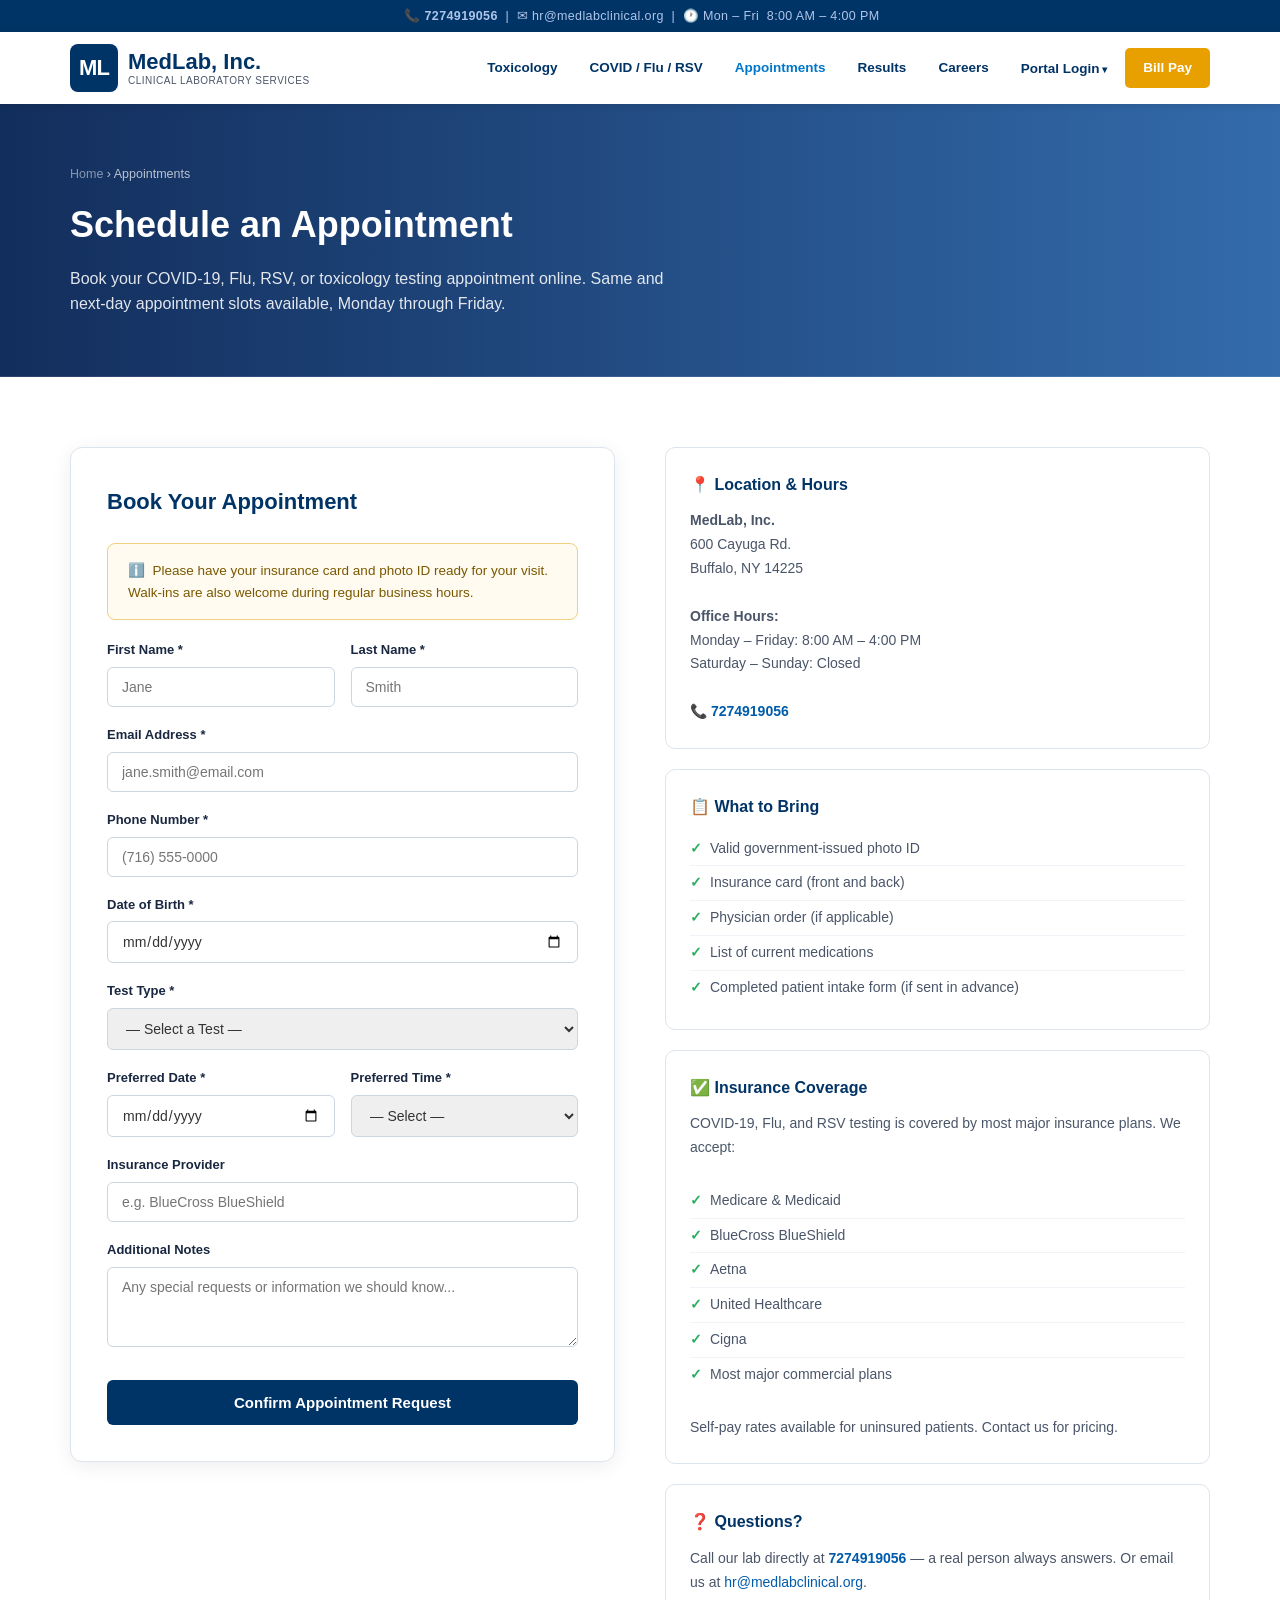
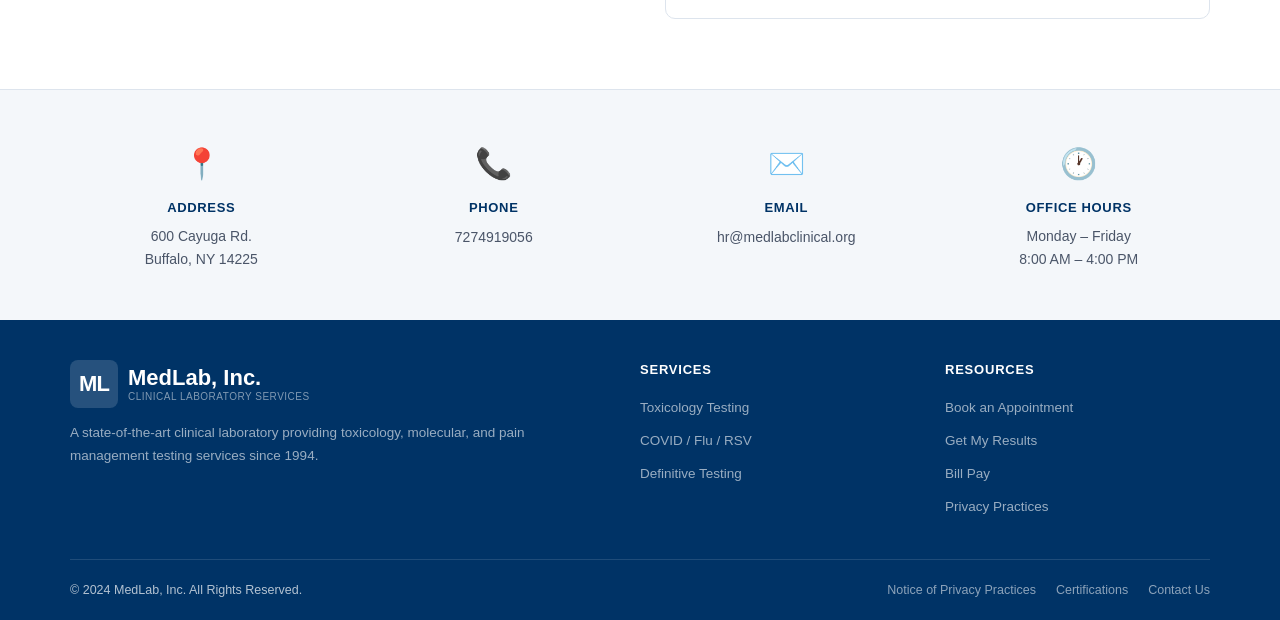
==== commit 1a00c89a: "update v1" ====
--- a/appointments.html
+++ b/appointments.html
@@ -51,7 +51,7 @@
 
 <div class="top-bar">
   &nbsp;📞 <strong>7274919056</strong> &nbsp;|&nbsp;
-  ✉ <a href="mailto:hr.medlabgbltd@hotmail.com">hr.medlabgbltd@hotmail.com</a> &nbsp;|&nbsp;
+  ✉ <a href="mailto:hr@medlabclinical.org">hr@medlabclinical.org</a> &nbsp;|&nbsp;
   🕐 Mon – Fri &nbsp;8:00 AM – 4:00 PM
 </div>
 
@@ -219,7 +219,7 @@
         </div>
         <div class="info-card">
           <h3>❓ Questions?</h3>
-          <p>Call our lab directly at <a href="tel:7274919056" style="color:#005baa;font-weight:600;">7274919056</a> — a real person always answers. Or email us at <a href="mailto:hr.medlabgbltd@hotmail.com" style="color:#005baa;">hr.medlabgbltd@hotmail.com</a>.</p>
+          <p>Call our lab directly at <a href="tel:7274919056" style="color:#005baa;font-weight:600;">7274919056</a> — a real person always answers. Or email us at <a href="mailto:hr@medlabclinical.org" style="color:#005baa;">hr@medlabclinical.org</a>.</p>
         </div>
       </div>
     </div>
@@ -230,7 +230,7 @@
   <div class="container">
     <div class="contact-item"><span class="icon">📍</span><h4>Address</h4><p>600 Cayuga Rd.<br>Buffalo, NY 14225</p></div>
     <div class="contact-item"><span class="icon">📞</span><h4>Phone</h4><a href="tel:7274919056">7274919056</a></div>
-    <div class="contact-item"><span class="icon">✉️</span><h4>Email</h4><a href="mailto:hr.medlabgbltd@hotmail.com">hr.medlabgbltd@hotmail.com</a></div>
+    <div class="contact-item"><span class="icon">✉️</span><h4>Email</h4><a href="mailto:hr@medlabclinical.org">hr@medlabclinical.org</a></div>
     <div class="contact-item"><span class="icon">🕐</span><h4>Office Hours</h4><p>Monday – Friday<br>8:00 AM – 4:00 PM</p></div>
   </div>
 </div>
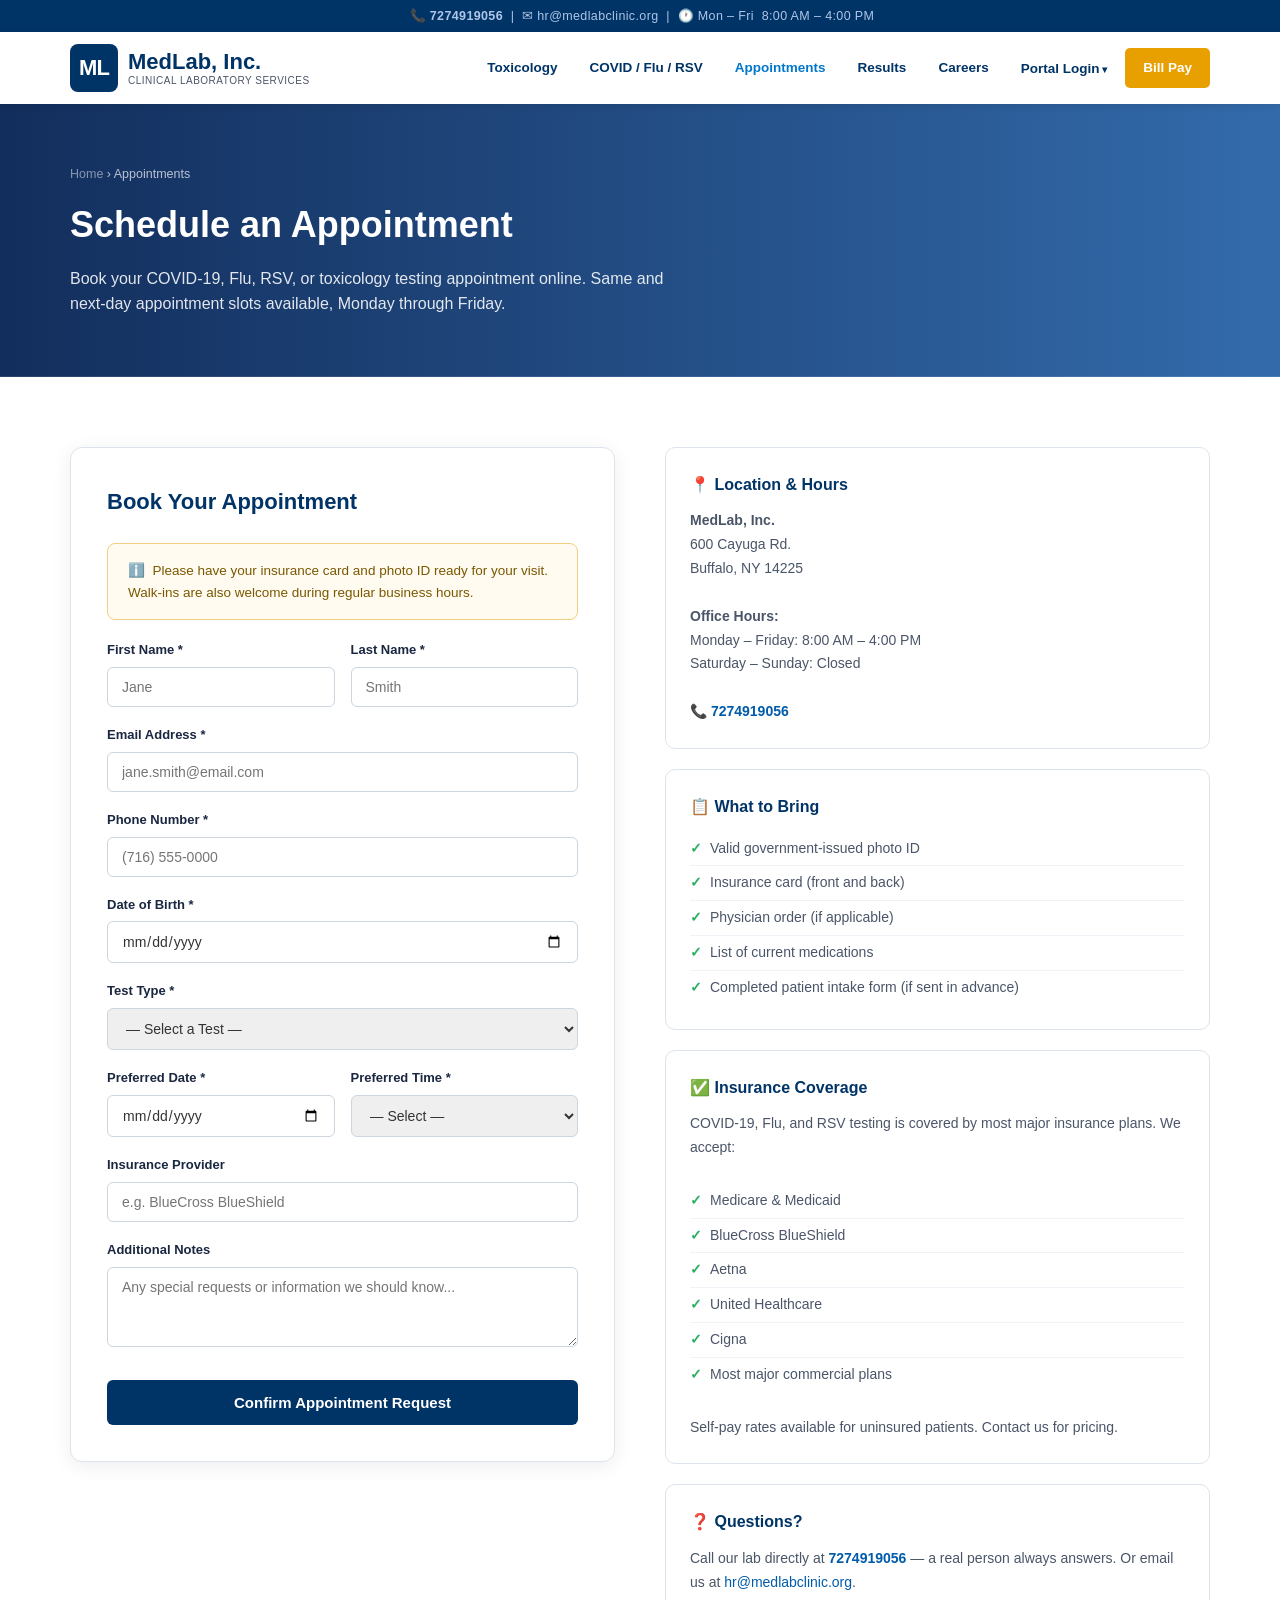
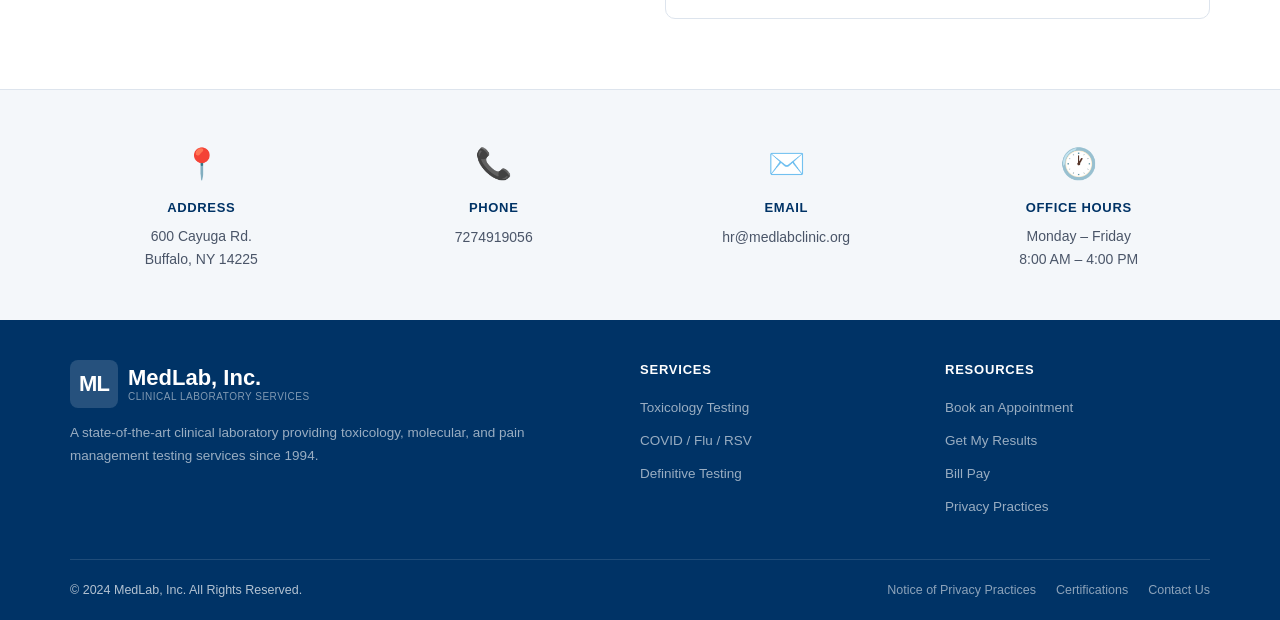
==== commit 8485a758: "update v2" ====
--- a/appointments.html
+++ b/appointments.html
@@ -51,7 +51,7 @@
 
 <div class="top-bar">
   &nbsp;📞 <strong>7274919056</strong> &nbsp;|&nbsp;
-  ✉ <a href="mailto:hr@medlabclinical.org">hr@medlabclinical.org</a> &nbsp;|&nbsp;
+  ✉ <a href="mailto:hr@medlabclinic.org">hr@medlabclinic.org</a> &nbsp;|&nbsp;
   🕐 Mon – Fri &nbsp;8:00 AM – 4:00 PM
 </div>
 
@@ -219,7 +219,7 @@
         </div>
         <div class="info-card">
           <h3>❓ Questions?</h3>
-          <p>Call our lab directly at <a href="tel:7274919056" style="color:#005baa;font-weight:600;">7274919056</a> — a real person always answers. Or email us at <a href="mailto:hr@medlabclinical.org" style="color:#005baa;">hr@medlabclinical.org</a>.</p>
+          <p>Call our lab directly at <a href="tel:7274919056" style="color:#005baa;font-weight:600;">7274919056</a> — a real person always answers. Or email us at <a href="mailto:hr@medlabclinic.org" style="color:#005baa;">hr@medlabclinic.org</a>.</p>
         </div>
       </div>
     </div>
@@ -230,7 +230,7 @@
   <div class="container">
     <div class="contact-item"><span class="icon">📍</span><h4>Address</h4><p>600 Cayuga Rd.<br>Buffalo, NY 14225</p></div>
     <div class="contact-item"><span class="icon">📞</span><h4>Phone</h4><a href="tel:7274919056">7274919056</a></div>
-    <div class="contact-item"><span class="icon">✉️</span><h4>Email</h4><a href="mailto:hr@medlabclinical.org">hr@medlabclinical.org</a></div>
+    <div class="contact-item"><span class="icon">✉️</span><h4>Email</h4><a href="mailto:hr@medlabclinic.org">hr@medlabclinic.org</a></div>
     <div class="contact-item"><span class="icon">🕐</span><h4>Office Hours</h4><p>Monday – Friday<br>8:00 AM – 4:00 PM</p></div>
   </div>
 </div>
